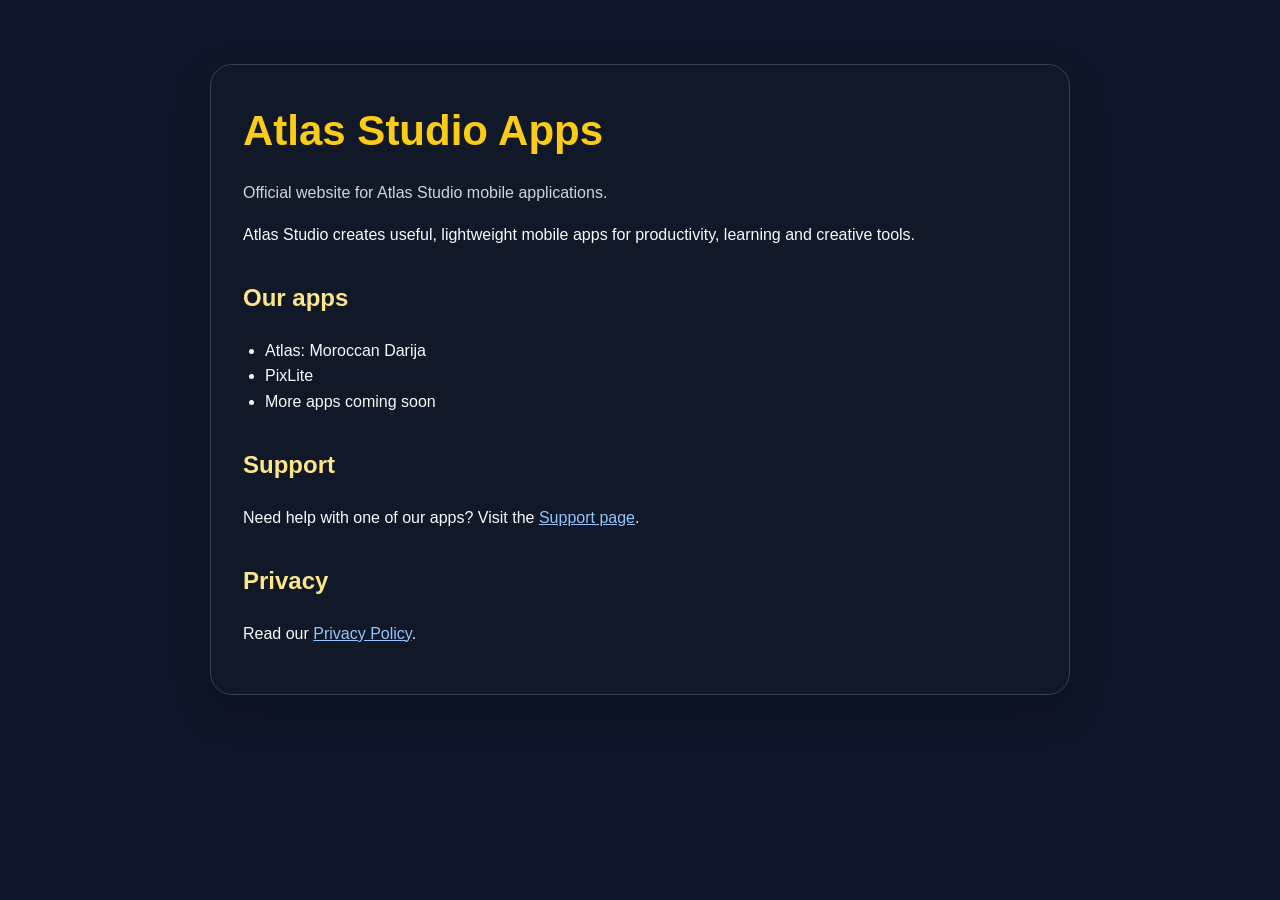
==== index.html @ 259266d7 "Add Atlas Studio homepage" ====
<!doctype html>
<html lang="en">
<head>
  <meta charset="utf-8">
  <meta name="viewport" content="width=device-width, initial-scale=1">
  <title>Atlas Studio Apps</title>
  <meta name="description" content="Official website for Atlas Studio mobile apps.">
  <style>
    body{font-family:Arial,Helvetica,sans-serif;margin:0;background:#0f172a;color:#f8fafc;line-height:1.6}
    main{max-width:860px;margin:0 auto;padding:64px 24px}
    .card{background:#111827;border:1px solid #334155;border-radius:22px;padding:32px;box-shadow:0 16px 40px rgba(0,0,0,.25)}
    h1{font-size:42px;margin:0 0 12px;color:#facc15}
    h2{margin-top:32px;color:#fde68a}
    a{color:#93c5fd}
    .muted{color:#cbd5e1}
    ul{padding-left:22px}
  </style>
</head>
<body>
  <main>
    <section class="card">
      <h1>Atlas Studio Apps</h1>
      <p class="muted">Official website for Atlas Studio mobile applications.</p>
      <p>Atlas Studio creates useful, lightweight mobile apps for productivity, learning and creative tools.</p>

      <h2>Our apps</h2>
      <ul>
        <li>Atlas: Moroccan Darija</li>
        <li>PixLite</li>
        <li>More apps coming soon</li>
      </ul>

      <h2>Support</h2>
      <p>Need help with one of our apps? Visit the <a href="/support.html">Support page</a>.</p>

      <h2>Privacy</h2>
      <p>Read our <a href="/privacy-policy.html">Privacy Policy</a>.</p>
    </section>
  </main>
</body>
</html>
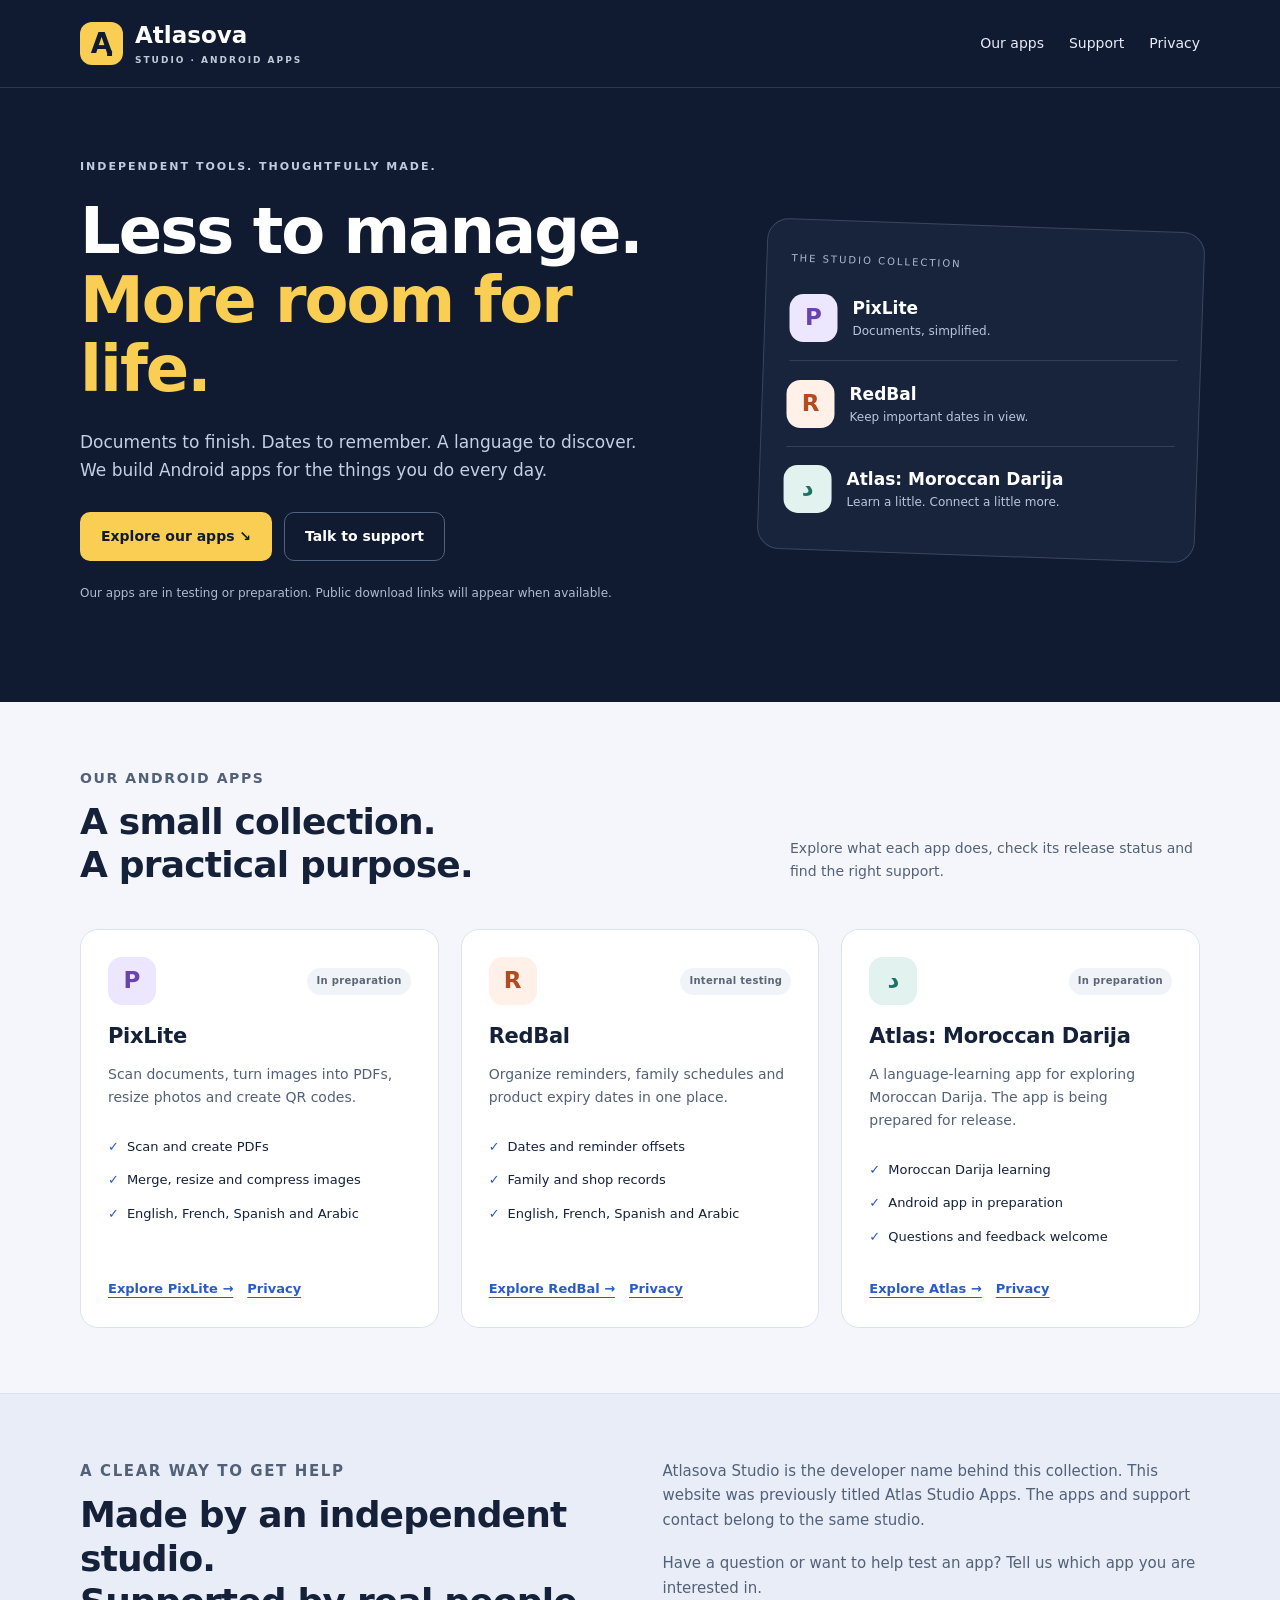
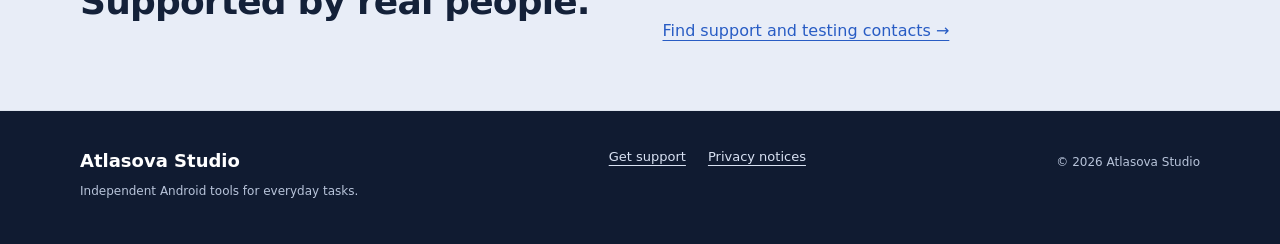
==== commit 216a7699: "Restore app-specific privacy and prepare the studio for Play launch" ====
--- a/index.html
+++ b/index.html
@@ -1,41 +1,8 @@
 <!doctype html>
-<html lang="en">
-<head>
-  <meta charset="utf-8">
-  <meta name="viewport" content="width=device-width, initial-scale=1">
-  <title>Atlas Studio Apps</title>
-  <meta name="description" content="Official website for Atlas Studio mobile apps.">
-  <style>
-    body{font-family:Arial,Helvetica,sans-serif;margin:0;background:#0f172a;color:#f8fafc;line-height:1.6}
-    main{max-width:860px;margin:0 auto;padding:64px 24px}
-    .card{background:#111827;border:1px solid #334155;border-radius:22px;padding:32px;box-shadow:0 16px 40px rgba(0,0,0,.25)}
-    h1{font-size:42px;margin:0 0 12px;color:#facc15}
-    h2{margin-top:32px;color:#fde68a}
-    a{color:#93c5fd}
-    .muted{color:#cbd5e1}
-    ul{padding-left:22px}
-  </style>
-</head>
-<body>
-  <main>
-    <section class="card">
-      <h1>Atlas Studio Apps</h1>
-      <p class="muted">Official website for Atlas Studio mobile applications.</p>
-      <p>Atlas Studio creates useful, lightweight mobile apps for productivity, learning and creative tools.</p>
-
-      <h2>Our apps</h2>
-      <ul>
-        <li>Atlas: Moroccan Darija</li>
-        <li>PixLite</li>
-        <li>More apps coming soon</li>
-      </ul>
-
-      <h2>Support</h2>
-      <p>Need help with one of our apps? Visit the <a href="/support.html">Support page</a>.</p>
-
-      <h2>Privacy</h2>
-      <p>Read our <a href="/privacy-policy.html">Privacy Policy</a>.</p>
-    </section>
-  </main>
-</body>
-</html>
+<html lang="en"><head><meta charset="utf-8"><meta name="viewport" content="width=device-width, initial-scale=1">
+<title>Useful apps. Everyday clarity. · Atlasova Studio</title><meta name="description" content="Meet PixLite, RedBal and Atlas: Moroccan Darija. Official app information, testing status, privacy and support from Atlasova Studio."><meta name="referrer" content="no-referrer"><meta http-equiv="Content-Security-Policy" content="default-src 'self'; script-src 'none'; style-src 'self'; img-src 'self' data:; base-uri 'self'; form-action 'none'"><link rel="canonical" href="https://atlasstudioapps.com/"><meta name="theme-color" content="#101b31"><link rel="icon" href="/favicon.svg" type="image/svg+xml"><link rel="stylesheet" href="/style.css"></head>
+<body><a class="skip" href="#main">Skip to content</a><header class="site-header"><div class="wrap nav"><a class="brand" href="/" aria-label="Atlasova Studio home"><span class="brand-mark" aria-hidden="true">A<span>.</span></span><span>Atlasova<span class="brand-sub">STUDIO · ANDROID APPS</span></span></a><nav aria-label="Main navigation"><a href="/#apps">Our apps</a><a href="/support.html" >Support</a><a href="/privacy-policy.html" >Privacy</a></nav></div></header>
+<main id="main">
+<section class="hero"><div class="wrap hero-grid"><div><p class="eyebrow">Independent tools. Thoughtfully made.</p><h1>Less to manage.<br><span>More room for life.</span></h1><p class="lead">Documents to finish. Dates to remember. A language to discover. We build Android apps for the things you do every day.</p><div class="actions"><a class="button" href="#apps">Explore our apps ↘</a><a class="button secondary" href="/support.html">Talk to support</a></div><p class="hero-note">Our apps are in testing or preparation. Public download links will appear when available.</p></div><div class="editorial-stack" aria-label="Three apps from Atlasova Studio"><span class="stack-label">THE STUDIO COLLECTION</span><div class="mini-app"><span class="app-glyph pix" aria-hidden="true">P</span><div><strong>PixLite</strong><small>Documents, simplified.</small></div></div><div class="mini-app"><span class="app-glyph red" aria-hidden="true">R</span><div><strong>RedBal</strong><small>Keep important dates in view.</small></div></div><div class="mini-app"><span class="app-glyph atlas" aria-hidden="true">د</span><div><strong>Atlas: Moroccan Darija</strong><small>Learn a little. Connect a little more.</small></div></div></div></div></section>
+<section class="section wrap" id="apps"><div class="section-heading"><div><p class="kicker">Our Android apps</p><h2>A small collection.<br>A practical purpose.</h2></div><p>Explore what each app does, check its release status and find the right support.</p></div><div class="app-grid"><article class="app-card"><div class="card-top"><span class="app-glyph pix" aria-hidden="true">P</span><span class="badge">In preparation</span></div><h3>PixLite</h3><p>Scan documents, turn images into PDFs, resize photos and create QR codes.</p><ul class="features"><li>Scan and create PDFs</li><li>Merge, resize and compress images</li><li>English, French, Spanish and Arabic</li></ul><div class="card-links"><a href="/pixlite/">Explore PixLite →</a><a href="/privacy-policy.html">Privacy</a></div></article><article class="app-card"><div class="card-top"><span class="app-glyph red" aria-hidden="true">R</span><span class="badge">Internal testing</span></div><h3>RedBal</h3><p>Organize reminders, family schedules and product expiry dates in one place.</p><ul class="features"><li>Dates and reminder offsets</li><li>Family and shop records</li><li>English, French, Spanish and Arabic</li></ul><div class="card-links"><a href="/redbal/">Explore RedBal →</a><a href="/redbal/privacy-policy.html">Privacy</a></div></article><article class="app-card"><div class="card-top"><span class="app-glyph atlas" aria-hidden="true">د</span><span class="badge">In preparation</span></div><h3>Atlas: Moroccan Darija</h3><p>A language-learning app for exploring Moroccan Darija. The app is being prepared for release.</p><ul class="features"><li>Moroccan Darija learning</li><li>Android app in preparation</li><li>Questions and feedback welcome</li></ul><div class="card-links"><a href="/atlas/">Explore Atlas →</a><a href="/privacy-policy.html">Privacy</a></div></article></div></section>
+<section class="section band"><div class="wrap"><div><p class="kicker">A clear way to get help</p><h2>Made by an independent studio.<br>Supported by real people.</h2></div><div><p>Atlasova Studio is the developer name behind this collection. This website was previously titled Atlas Studio Apps. The apps and support contact belong to the same studio.</p><p>Have a question or want to help test an app? Tell us which app you are interested in.</p><a href="/support.html">Find support and testing contacts →</a></div></div></section></main><footer class="site-footer"><div class="wrap footer-inner"><div><a class="footer-brand" href="/">Atlasova Studio</a><p>Independent Android tools for everyday tasks.</p></div><div class="footer-links"><a href="/support.html">Get support</a><a href="/privacy-policy.html">Privacy notices</a></div><p class="copyright">© 2026 Atlasova Studio</p></div></footer></body></html>
--- a/style.css
+++ b/style.css
@@ -0,0 +1,3 @@
+:root{--bg:#f4f6fb;--ink:#142139;--muted:#526178;--line:#dce3ee;--navy:#101b31;--gold:#f9ce52;--blue:#285cc4;--orange:#d46b2a;--white:#fff}*{box-sizing:border-box}html{scroll-behavior:smooth;scroll-padding-top:24px}body{margin:0;background:var(--bg);color:var(--ink);font-family:Inter,ui-sans-serif,system-ui,-apple-system,BlinkMacSystemFont,"Segoe UI",sans-serif;line-height:1.65}a{color:var(--blue);text-underline-offset:4px}a:hover{text-decoration-thickness:2px}a:focus-visible,button:focus-visible,summary:focus-visible{outline:3px solid var(--orange);outline-offset:5px;border-radius:4px}.wrap{width:min(1120px,calc(100% - 48px));margin:auto}.skip{position:absolute;top:-100px;left:20px;padding:12px 20px;background:white;z-index:20}.skip:focus{top:12px}.site-header{background:var(--navy);color:white;border-bottom:1px solid #2c3850}.nav{display:flex;align-items:center;justify-content:space-between;gap:24px;padding:22px 0}.brand{color:white;display:flex;gap:12px;align-items:center;text-decoration:none;font-size:23px;font-weight:750;line-height:1.2}.brand-mark{background:var(--gold);color:var(--navy);width:43px;height:43px;display:grid;place-content:center;border-radius:12px;font-size:28px;position:relative}.brand-mark>span{position:absolute;right:8px;bottom:2px}.brand-sub{display:block;font-size:9px;letter-spacing:2px;font-weight:600;margin-top:5px;color:#c1cada}.nav nav{display:flex;gap:25px}.nav nav a{color:#e8edf8;font-size:14px;text-decoration:none}.nav nav a:hover,.nav nav a[aria-current]{color:var(--gold)}.hero{background:var(--navy);color:white;padding:70px 0 80px}.hero-grid{display:grid;grid-template-columns:1.4fr 1fr;gap:70px;align-items:center}.eyebrow{text-transform:uppercase;letter-spacing:2px;font-size:11px;font-weight:750;color:#bfcbdf;margin:0 0 20px}.hero h1{font-size:clamp(38px,5vw,65px);line-height:1.08;letter-spacing:-2px;margin:0 0 24px;max-width:730px}.hero h1 span{color:var(--gold)}.hero .lead{color:#c4cfe2;font-size:17px;max-width:570px}.actions{display:flex;flex-wrap:wrap;gap:12px;margin-top:28px}.button{padding:12px 20px;border-radius:10px;background:var(--gold);color:var(--navy);font-weight:750;font-size:14px;text-decoration:none;display:inline-flex;align-items:center;justify-content:center;min-height:48px;border:1px solid transparent}.button.secondary{background:transparent;border-color:#52617e;color:white}.button.dark{background:var(--navy);color:white}.button.outline{background:transparent;border-color:var(--line);color:var(--ink)}.hero-note{font-size:12px;color:#aebbd3;margin-top:23px}.editorial-stack{border:1px solid #3a465d;border-radius:22px;padding:24px;background:#17243c;transform:rotate(2deg)}.stack-label{font-size:10px;letter-spacing:2px;color:#acbad3}.mini-app{display:flex;align-items:center;gap:15px;padding:18px 0;border-bottom:1px solid #334159;transform:rotate(-2deg)}.mini-app:last-child{border-bottom:0}.app-glyph{flex-shrink:0;width:48px;height:48px;display:grid;place-content:center;border-radius:14px;font-weight:800;font-size:23px}.pix{background:#ece6ff;color:#6744b0}.red{background:#fff0e8;color:#b44b1f}.atlas{background:#e1f2ef;color:#1c7264}.mini-app strong{font-size:17px}.mini-app small{display:block;color:#b8c6dd;font-size:12px}.section{padding:65px 0}.section-heading{display:flex;justify-content:space-between;align-items:end;gap:25px;margin-bottom:28px}.kicker{color:var(--blue);text-transform:uppercase;letter-spacing:1.6px;font-size:11px;font-weight:750;margin:0 0 10px}h2{font-size:clamp(25px,3vw,36px);letter-spacing:-.8px;line-height:1.2;margin:0 0 15px}h3{line-height:1.3;letter-spacing:-.3px;font-size:21px;margin:18px 0 12px}p{margin:0 0 18px}.section-heading p{max-width:410px;color:var(--muted);font-size:14px}.app-grid{display:grid;grid-template-columns:repeat(3,minmax(0,1fr));gap:22px}.app-card{background:white;border:1px solid var(--line);border-radius:18px;padding:27px;display:flex;flex-direction:column}.app-card .card-top{display:flex;align-items:center;justify-content:space-between;gap:12px}.badge{font-size:10px;font-weight:750;letter-spacing:.3px;color:#5c6677;background:#f0f3f8;border-radius:100px;padding:5px 9px;white-space:nowrap}.app-card p{font-size:14px;color:var(--muted)}.features{padding:0;margin:3px 0 25px;list-style:none;font-size:13px}.features li{padding:6px 0}.features li:before{content:'✓';color:var(--blue);font-weight:800;margin-right:8px}.card-links{margin-top:auto;display:flex;flex-wrap:wrap;gap:14px;font-size:13px;font-weight:700}.band{background:#e8edf7;border-top:1px solid var(--line);border-bottom:1px solid var(--line)}.band .wrap{display:grid;grid-template-columns:1fr 1fr;gap:45px}.band p{color:var(--muted);font-size:15px}.page-hero{padding:55px 0 43px;background:var(--navy);color:white}.page-hero h1{font-size:clamp(32px,4.5vw,50px);letter-spacing:-1.3px;line-height:1.15;margin:0 0 18px}.page-hero p{max-width:730px;color:#c4cfe2;margin:0}.content{max-width:820px;margin:auto;padding:45px 0 65px}.content h2{font-size:24px;margin-top:35px}.content h3{font-size:19px}.content ul,.content ol{padding-left:24px}.content li{padding:4px 0}.content a{overflow-wrap:anywhere}.notice{background:#fff6d9;border-left:4px solid #d79516;border-radius:0 12px 12px 0;padding:18px 22px;margin:0 0 28px;font-size:14px}.notice p:last-child{margin-bottom:0}.meta{font-size:12px;color:var(--muted)}.support-grid{display:grid;grid-template-columns:1fr 1fr;gap:20px;margin:25px 0}.support-card{padding:24px;border:1px solid var(--line);border-radius:16px;background:white}.support-card p{font-size:14px;color:var(--muted)}.support-card .button{margin-top:8px}details{background:white;border:1px solid var(--line);border-radius:12px;margin:12px 0;padding:18px 22px}summary{cursor:pointer;font-weight:700}details p{margin:15px 0 0;color:var(--muted);font-size:14px}.site-footer{background:var(--navy);padding:35px 0;color:#b8c4da}.footer-inner{display:flex;justify-content:space-between;align-items:start;gap:25px;flex-wrap:wrap}.footer-brand{color:white;text-decoration:none;font-size:18px;font-weight:700}.site-footer p{font-size:12px;margin:7px 0}.footer-links{display:flex;gap:22px}.footer-links a{color:#d9e2f3;font-size:13px}.copyright{white-space:nowrap}.breadcrumb{font-size:12px;margin-bottom:20px;color:#c4cfe2}.breadcrumb a{color:#e2e8f4}.policy-choices{display:grid;grid-template-columns:1fr 1fr;gap:20px;margin:25px 0}.policy-choice{border:1px solid var(--line);border-radius:16px;background:white;padding:24px;text-decoration:none;color:var(--ink)}.policy-choice strong{display:block;font-size:20px}.policy-choice span{font-size:13px;color:var(--muted)}@media(max-width:760px){.wrap{width:calc(100% - 36px)}.nav{padding:17px 0;gap:16px;flex-wrap:wrap}.brand{font-size:21px}.nav nav{gap:22px}.nav nav a{font-size:13px}.hero{padding:45px 0 55px}.hero-grid{grid-template-columns:1fr;gap:35px}.hero h1{letter-spacing:-1.4px}.editorial-stack{transform:none;padding:18px 23px}.mini-app{transform:none;padding:13px 0}.section{padding:43px 0}.section-heading{display:block}.section-heading p{margin-top:15px}.app-grid{grid-template-columns:1fr}.app-card{padding:24px}.band .wrap,.support-grid,.policy-choices{grid-template-columns:1fr;gap:18px}.page-hero{padding:37px 0}.content{padding:32px 0 45px}.footer-inner{gap:22px}.copyright{width:100%}}@media(prefers-reduced-motion:reduce){html{scroll-behavior:auto}}@media print{.site-header,.site-footer,.actions,.skip{display:none}body{background:white;color:black}.page-hero{background:white;color:black;padding:0}.page-hero p{color:#333}.content{padding:20px 0}.wrap{width:100%}a{color:black}}
+
+.native-preview{display:grid;grid-template-columns:1fr 320px;gap:35px;align-items:center;margin:40px 0}.native-preview figure{margin:0}.native-preview img{display:block;width:100%;max-width:320px;height:auto;border:1px solid #c3ccdb;border-radius:18px;box-shadow:0 18px 40px #1421391c}.native-preview figcaption{font-size:11px;color:#526178;margin-top:12px;text-align:center}@media(max-width:760px){.native-preview{grid-template-columns:1fr}.native-preview figure{max-width:290px;margin:auto}}
